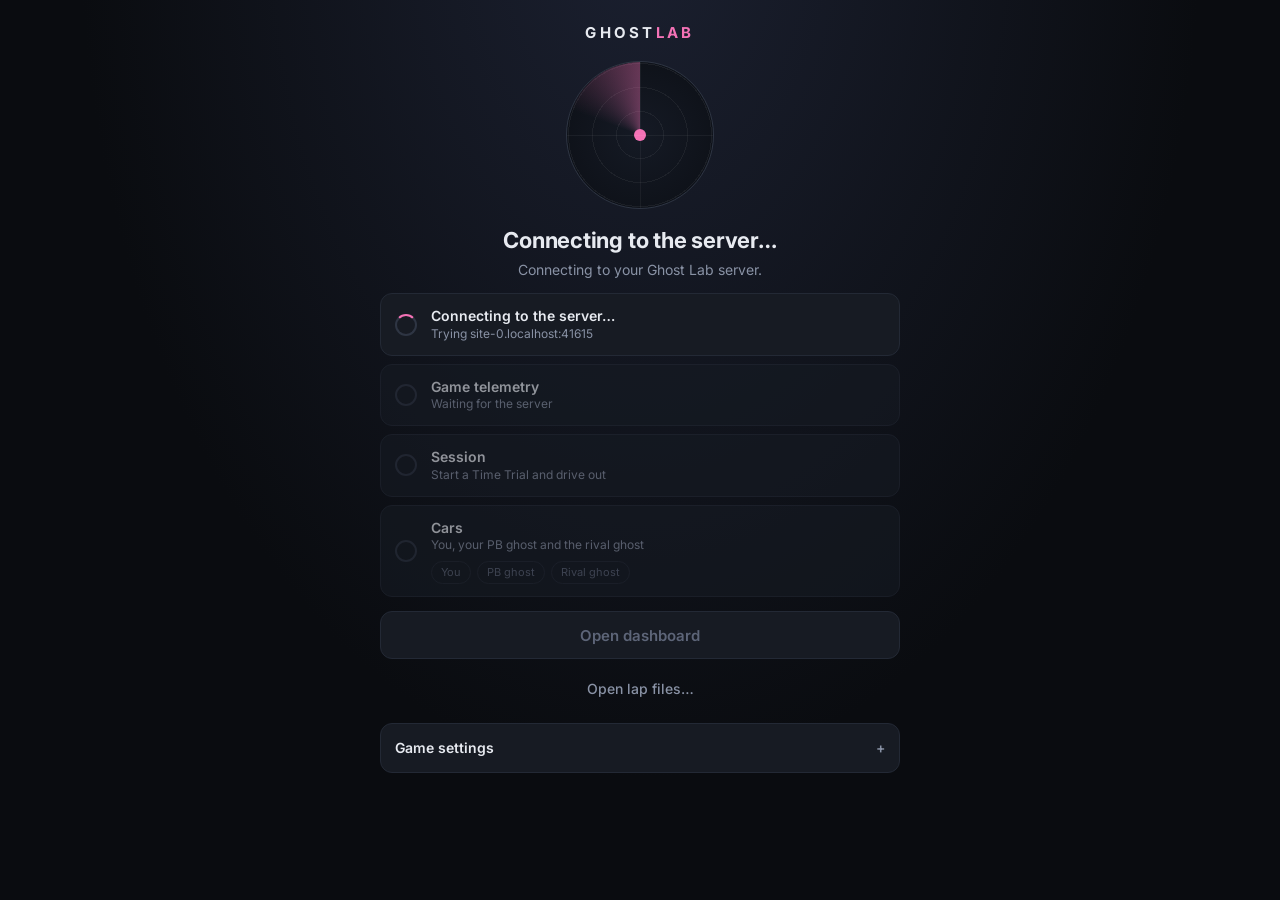
==== web/index.html @ 6fe71628 "Ghost Lab: cloud server edition Co-Authored-By: Claude Opus 5.5 <noreply@anthropic.com> Claude-Sessi" ====
<!doctype html>
<html lang="en">
<head>
<meta charset="utf-8">
<meta name="viewport" content="width=device-width, initial-scale=1, viewport-fit=cover">
<title>Ghost Lab</title>
<meta name="description" content="Live F1 26 / F1 25 time trial telemetry with rival ghosts: 3D track map, sectors and traces on your phone.">
<meta name="theme-color" content="#0a0c10">
<meta name="color-scheme" content="dark">
<meta name="mobile-web-app-capable" content="yes">
<meta name="apple-mobile-web-app-capable" content="yes">
<meta name="apple-mobile-web-app-status-bar-style" content="black-translucent">
<meta name="apple-mobile-web-app-title" content="Ghost Lab">
<link rel="manifest" href="manifest.webmanifest">
<link rel="icon" href="icons/icon.svg" type="image/svg+xml">
<link rel="apple-touch-icon" href="icons/apple-touch-icon.png">
<link rel="preconnect" href="https://fonts.googleapis.com">
<link href="https://fonts.googleapis.com/css2?family=Inter:wght@400;500;600;700&family=JetBrains+Mono:wght@400;600&display=swap" rel="stylesheet">
<link rel="stylesheet" href="css/app.css">
</head>
<body>

<!-- ============ Detection screen ============ -->
<div id="detect" role="dialog" aria-labelledby="dTitle">
  <div class="dwrap">
    <div class="dhead">
      <div class="brand big">GHOST<span>LAB</span></div>
      <div class="radar" id="radar" aria-hidden="true">
        <div class="sweep"></div>
        <i class="blip player"></i><i class="blip pb"></i><i class="blip rival"></i>
        <div class="core"></div>
      </div>
      <h1 id="dTitle">Looking for telemetry…</h1>
      <p id="dSub" class="muted">Connecting to your Ghost Lab server.</p>
    </div>

    <ol class="steps">
      <li id="stBridge" class="step wait"><span class="ic"></span><div><b>Ghost Lab server</b><small></small></div></li>
      <li id="stUdp" class="step idle"><span class="ic"></span><div><b>Game telemetry</b><small></small></div></li>
      <li id="stSession" class="step idle"><span class="ic"></span><div><b>Session</b><small></small></div></li>
      <li id="stCars" class="step idle"><span class="ic"></span><div><b>Cars</b><small></small>
        <div class="carchips"><span class="carchip" data-role="player">You</span><span class="carchip" data-role="pb">PB ghost</span><span class="carchip" data-role="rival">Rival ghost</span></div></div></li>
    </ol>

    <div class="actions">
      <button id="dGo" class="btn primary" disabled>Open dashboard</button>
      <button id="dOpen" class="btn ghost">Open lap files…</button>
    </div>

    <div id="dKey" class="dcard" hidden>
      <b>Enter the access code</b>
      <p class="muted small" id="dKeyMsg">This Ghost Lab server is protected. The code was shown when the server was set up, and it's in the link it printed.</p>
      <form id="keyForm" class="row">
        <input id="keyInput" type="text" autocomplete="off" autocapitalize="off" spellcheck="false" placeholder="Access code" aria-label="Access code">
        <button class="btn primary small" type="submit">Unlock</button>
      </form>
    </div>

    <div id="dRemote" class="dcard" hidden>
      <b>Connect to your Ghost Lab server</b>
      <p>Live data comes from your Ghost Lab server. Open the personal link you were sent, or enter the server and your access code.</p>
      <form id="remoteForm" class="stack">
        <input id="remoteAddr" type="text" inputmode="url" autocomplete="off" autocapitalize="off" spellcheck="false" placeholder="you.duckdns.org" aria-label="Server address">
        <input id="remoteKey" type="text" autocomplete="off" autocapitalize="off" spellcheck="false" placeholder="Access code" aria-label="Access code">
        <button class="btn primary small" type="submit">Connect</button>
      </form>
      <p class="links"><a id="repoLink" href="#" target="_blank" rel="noopener" hidden>Setup guide</a><a href="setup.html">Server setup helper</a></p>
    </div>

    <div id="dQR" class="dcard qr" hidden>
      <div id="qrBox"></div>
      <div><b>Open on your phone</b><p class="muted">Scan with your phone's camera.</p><code id="qrUrl"></code></div>
    </div>

    <details id="dHelp" class="dcard">
      <summary>Game settings</summary>
      <p class="muted small">In the game: Settings → Telemetry Settings → UDP Telemetry Settings.</p>
      <div id="helpBody"></div>
      <div id="trouble" hidden>
        <b class="small">Still nothing?</b>
        <ul class="small muted">
          <li>The console's <b>UDP IP</b> must be the server's public IP, with <b>your own port</b> and Broadcast <b>Off</b>.</li>
          <li>Check the server's firewall allows UDP 20777-20799 (Oracle: the subnet's Security List).</li>
          <li>Telemetry only flows while you're on track, not in menus.</li>
        </ul>
      </div>
    </details>
  </div>
</div>

<!-- ============ Dashboard ============ -->
<div id="app">
  <header>
    <div class="brand">GHOST<span>LAB</span></div>
    <div id="trackName"></div>
    <select id="driverSel" class="drvsel" aria-label="Driver to view" hidden></select>
    <button id="pill" class="pill" title="Telemetry status">Connecting…</button>
  </header>

  <main id="panes">
    <section id="pane-map" class="pane" aria-label="3D map">
      <div id="view">
        <div class="maptools">
          <div class="chips" id="camChips">
            <button class="chip" data-cam="orbit">Orbit</button>
            <button class="chip" data-cam="chase">Chase</button>
            <button class="chip" data-cam="onboard">Onboard</button>
            <button class="chip" data-cam="heli">Heli</button>
            <button class="chip" data-cam="tv">TV</button>
            <button class="chip" data-cam="top">Top</button>
            <button class="chip" data-cam="overview">Track</button>
            <button class="chip" data-cam="free">Free</button>
          </div>
          <div class="chips">
            <div class="seg" id="followChips">
              <button data-follow="player"><i style="background:var(--player)"></i>You</button>
              <button data-follow="pb"><i style="background:var(--pb)"></i>PB</button>
              <button data-follow="rival"><i style="background:var(--rival)"></i>Rival</button>
            </div>
            <select id="colorMode" class="chip" aria-label="Track colour">
              <option value="sector">Sectors</option>
              <option value="speed">Speed</option>
              <option value="delta">Gain / loss</option>
              <option value="plain">Plain</option>
            </select>
            <button class="chip tog on" id="tLines">Lines</button>
            <button class="chip tog on" id="tLabels">Labels</button>
            <button class="chip tog" id="tMirror" title="Flip the map if a track looks mirrored">Mirror</button>
          </div>
        </div>
        <div id="waiting" class="overlay-msg"><div></div></div>
        <div id="hud"></div>
        <div id="camHint">1–8 cameras · Tab switches car · drag to orbit</div>
      </div>
    </section>

    <section id="pane-data" class="pane scrolly" aria-label="Live data">
      <div class="card"><h3>Live</h3><div id="cards"><div class="empty">No cars yet.</div></div></div>
      <div class="card"><h3>Sectors</h3><table id="sectors"></table></div>
    </section>

    <section id="pane-traces" class="pane" aria-label="Traces">
      <div id="grip" title="Drag to resize"></div>
      <div class="tbar chips">
        <span id="chips" class="contents"></span>
        <span class="sep"></span>
        <button class="chip tog on" id="liveBtn" title="Draw your lap in progress">Live lap</button>
        <button class="chip icon" id="zoomOut" aria-label="Zoom out">−</button>
        <button class="chip icon" id="zoomIn" aria-label="Zoom in">+</button>
        <button class="chip" id="zoomReset">Reset</button>
      </div>
      <div class="tbar2"><div id="legend"></div></div>
      <div id="charts"></div>
    </section>

    <section id="pane-laps" class="pane scrolly" aria-label="Laps">
      <div class="card">
        <h3>Laps <span class="spacer"></span>
          <button id="autoBtn" class="chip tog on" title="Show the newest lap of each car automatically">Auto</button>
          <button id="importBtn" class="chip">Import</button>
          <button id="exportBtn" class="chip">Export</button>
        </h3>
        <p class="hint"><span class="tag ref">REF</span> reference for delta &nbsp; <span class="tag cmp">CMP</span> lap compared with it</p>
        <div id="lapList"></div>
      </div>
    </section>
  </main>

  <nav id="tabs" aria-label="Views">
    <button data-tab="map"><svg viewBox="0 0 24 24" fill="none" stroke="currentColor" stroke-width="1.8" stroke-linecap="round" stroke-linejoin="round"><path d="M5 17c-2-3 0-8 4-9s4 3 7 2 4-4 5-1-2 7-6 9-8 2-10-1z"/><circle cx="9" cy="12" r="1.4" fill="currentColor"/></svg>Map</button>
    <button data-tab="data"><svg viewBox="0 0 24 24" fill="none" stroke="currentColor" stroke-width="1.8" stroke-linecap="round"><path d="M4 16a8 8 0 1 1 16 0"/><path d="M12 16l4-5"/><path d="M4 20h16"/></svg>Live</button>
    <button data-tab="traces"><svg viewBox="0 0 24 24" fill="none" stroke="currentColor" stroke-width="1.8" stroke-linecap="round" stroke-linejoin="round"><path d="M3 17l4-7 3 4 4-9 3 8 4-3"/><path d="M3 21h18"/></svg>Traces</button>
    <button data-tab="laps"><svg viewBox="0 0 24 24" fill="none" stroke="currentColor" stroke-width="1.8" stroke-linecap="round"><path d="M5 21V4"/><path d="M5 4h12l-2 4 2 4H5"/></svg>Laps</button>
  </nav>
</div>

<input type="file" id="fileIn" multiple hidden>
<div id="sheet" class="sheet" hidden>
  <div class="sheet-backdrop" data-close></div>
  <div class="sheet-panel" role="dialog" aria-modal="true" aria-labelledby="sheetTitle">
    <div class="sheet-head"><b id="sheetTitle"></b><button class="chip icon" data-close aria-label="Close">×</button></div>
    <div id="sheetBody"></div>
  </div>
</div>
<div id="toast" class="toast" role="status" aria-live="polite"></div>
<div id="dropzone"><div>Drop lap files to import</div></div>

<script src="vendor/three.min.js"></script>
<script src="vendor/OrbitControls.js"></script>
<script src="vendor/qrcode.js"></script>
<script src="js/app.js"></script>
</body>
</html>
---- web/css/app.css ----
:root{
  --bg:#0a0c10; --panel:#11141a; --panel2:#171b23; --line:#232935; --line2:#2e3543;
  --text:#e7eaf0; --muted:#8992a5; --dim:#5d6578;
  --player:#38bdf8; --pb:#4ade80; --rival:#f472b6;
  --purple:#c084fc; --green:#4ade80; --yellow:#facc15; --red:#f87171;
  --mono:'JetBrains Mono',ui-monospace,SFMono-Regular,Menlo,monospace;
  --sans:Inter,system-ui,-apple-system,'Segoe UI',sans-serif;
  --sl:env(safe-area-inset-left); --sr:env(safe-area-inset-right);
}
*{box-sizing:border-box}
html,body{margin:0;height:100%;background:var(--bg);color:var(--text);font:14px/1.4 var(--sans);overscroll-behavior:none;-webkit-text-size-adjust:100%}
body{-webkit-tap-highlight-color:transparent}
button,select,input{font:inherit;color:inherit}
button{cursor:pointer}
[hidden]{display:none !important}
code{font-family:var(--mono);font-size:.92em;color:var(--player)}
.muted{color:var(--muted)} .small{font-size:12px}
.brand{font-weight:700;letter-spacing:.16em;font-size:14px;white-space:nowrap}
.brand span{color:var(--rival)}
.brand.big{font-size:15px;letter-spacing:.22em}

/* ---------- shell (phone first) ---------- */
#app{position:fixed;inset:0;display:grid;grid-template-columns:minmax(0,1fr);grid-template-rows:auto minmax(0,1fr) auto;grid-template-areas:"top" "panes" "tabs"}
header{grid-area:top;display:flex;align-items:center;gap:10px;min-width:0;padding:calc(env(safe-area-inset-top) + 8px) calc(var(--sr) + 12px) 8px calc(var(--sl) + 12px);border-bottom:1px solid var(--line);background:var(--panel)}
#trackName{flex:1;min-width:0;color:var(--muted);font-size:12px;white-space:nowrap;overflow:hidden;text-overflow:ellipsis}
.pill{flex:none;display:inline-flex;align-items:center;gap:6px;height:28px;padding:0 11px;border-radius:999px;background:var(--panel2);border:1px solid var(--line);color:var(--muted);font-size:12px}
.pill::before{content:"";width:7px;height:7px;border-radius:50%;background:var(--dim)}
.pill.ok{color:var(--green);border-color:#1d4d33}.pill.ok::before{background:var(--green)}
.pill.warn{color:var(--yellow);border-color:#5a4a12}.pill.warn::before{background:var(--yellow)}
.pill.bad{color:var(--red);border-color:#5b2323}.pill.bad::before{background:var(--red)}

#panes{grid-area:panes;position:relative;min-height:0;min-width:0}
.pane{position:absolute;inset:0;display:none;flex-direction:column;min-height:0;min-width:0}
.pane.active{display:flex}
.pane.scrolly{overflow-y:auto;-webkit-overflow-scrolling:touch;gap:12px;padding:12px calc(var(--sr) + 12px) 20px calc(var(--sl) + 12px)}

#tabs{grid-area:tabs;display:grid;grid-template-columns:repeat(4,1fr);background:var(--panel);border-top:1px solid var(--line);padding:0 var(--sr) env(safe-area-inset-bottom) var(--sl)}
#tabs button{background:none;border:0;color:var(--dim);display:flex;flex-direction:column;align-items:center;justify-content:center;gap:3px;min-height:56px;font-size:11px;font-weight:500}
#tabs svg{width:22px;height:22px}
#tabs button.active{color:var(--text)}
#tabs button.active svg{color:var(--rival)}

/* ---------- chips & buttons ---------- */
.chips{display:flex;gap:6px;align-items:center;overflow-x:auto;scrollbar-width:none;-webkit-overflow-scrolling:touch}
.chips::-webkit-scrollbar{display:none}
.chip{flex:none;height:32px;padding:0 12px;border-radius:999px;border:1px solid var(--line);background:rgba(23,27,35,.92);color:var(--muted);font-size:12px;white-space:nowrap}
.chip:hover{border-color:var(--line2)}
.chip.on{color:var(--text);border-color:var(--line2);background:#232a38}
.chip.icon{width:32px;padding:0;font-size:16px;line-height:1}
select.chip{appearance:none;-webkit-appearance:none;padding-right:28px;background:rgba(23,27,35,.92) url("data:image/svg+xml,%3Csvg xmlns='http://www.w3.org/2000/svg' width='10' height='6'%3E%3Cpath d='M1 1l4 4 4-4' stroke='%238992a5' fill='none' stroke-width='1.5'/%3E%3C/svg%3E") no-repeat right 11px center;color:var(--text)}
.seg{flex:none;display:flex;border:1px solid var(--line);border-radius:999px;overflow:hidden;background:rgba(23,27,35,.92)}
.seg button{height:30px;padding:0 11px;border:0;background:none;color:var(--muted);font-size:12px;display:flex;align-items:center;gap:6px}
.seg button i{width:7px;height:7px;border-radius:50%;opacity:.5}
.seg button.on{background:#232a38;color:var(--text)} .seg button.on i{opacity:1}
.seg button:disabled{opacity:.35}
.btn{height:48px;border-radius:12px;border:1px solid var(--line2);background:var(--panel2);font-weight:600;font-size:15px;padding:0 16px}
.btn.primary{background:var(--rival);border-color:var(--rival);color:#1a0712}
.btn.primary:disabled{background:var(--panel2);border-color:var(--line);color:var(--dim);cursor:default}
.btn.small{height:44px;font-size:14px}

/* ---------- map ---------- */
#view{position:relative;flex:1;min-height:0;overflow:hidden;background:radial-gradient(ellipse at 50% 30%,#141925,#090b0f 70%)}
#view canvas{display:block;outline:none;touch-action:none}
.maptools{position:absolute;left:0;right:0;top:0;z-index:3;display:flex;flex-direction:column;gap:6px;padding:8px 0 18px;background:linear-gradient(rgba(10,12,16,.8),rgba(10,12,16,0));pointer-events:none}
.maptools .chips{pointer-events:auto;padding:0 calc(var(--sr) + 12px) 0 calc(var(--sl) + 12px)}
#hud{position:absolute;left:calc(var(--sl) + 10px);bottom:10px;width:min(320px,calc(100% - 20px));z-index:2;pointer-events:none}
#camHint{display:none;position:absolute;right:12px;bottom:12px;font-size:11px;color:var(--dim);background:rgba(10,12,16,.7);padding:4px 8px;border-radius:6px}
.overlay-msg{position:absolute;inset:0;display:flex;align-items:center;justify-content:center;pointer-events:none;padding:90px 16px 120px;z-index:1}
.overlay-msg>div{background:rgba(17,20,26,.9);border:1px solid var(--line);border-radius:12px;padding:14px 18px;max-width:380px;text-align:center;color:var(--muted);font-size:13px}
.overlay-msg b{display:block;color:var(--text);margin-bottom:4px;font-size:14px}

/* ---------- cards ---------- */
.card{background:var(--panel2);border:1px solid var(--line);border-radius:12px;padding:12px}
.card h3{margin:0 0 10px;font-size:11px;letter-spacing:.12em;text-transform:uppercase;color:var(--muted);font-weight:600;display:flex;align-items:center;gap:6px}
.card h3 .spacer{flex:1}
.card h3 .chip{height:28px;text-transform:none;letter-spacing:0}
.empty{color:var(--dim);font-size:13px;padding:4px 2px}
.hint{margin:0 0 8px;font-size:11px;color:var(--muted)}
.tag{display:inline-block;font-family:var(--mono);font-size:10px;font-weight:600;padding:1px 5px;border-radius:4px;color:#0a0c10}
.tag.ref{background:var(--yellow)} .tag.cmp{background:var(--player)}

.car{--c:var(--player);border:1px solid var(--line);border-left:3px solid var(--c);border-radius:10px;padding:9px 11px;background:var(--panel);margin-bottom:8px}
.car:last-child{margin-bottom:0}
.car .top{display:flex;align-items:center;gap:8px;font-size:12px}
.car .top b{color:var(--c)}
.car .top .nm{color:var(--muted);overflow:hidden;text-overflow:ellipsis;white-space:nowrap;flex:1;min-width:0}
.car .top .dl{font-family:var(--mono);font-weight:600;font-size:14px}
.car .mid{display:grid;grid-template-columns:auto 36px 1fr;gap:10px;align-items:center;margin-top:6px}
.car .spd{font-family:var(--mono);font-size:26px;font-weight:600;line-height:1;min-width:3.4ch}
.car .spd small{font-size:10px;color:var(--muted);margin-left:2px;font-weight:400}
.car .gr{font-family:var(--mono);font-size:22px;font-weight:600;text-align:center;border:1px solid var(--line2);border-radius:7px;line-height:32px}
.bars{display:flex;flex-direction:column;gap:5px}
.bar{height:7px;background:#0b0e13;border-radius:4px;overflow:hidden}
.bar i{display:block;height:100%;border-radius:4px}
.bar.t i{background:var(--green)} .bar.b i{background:var(--red)}
.steer{height:7px;background:#0b0e13;border-radius:4px;position:relative}
.steer i{position:absolute;top:-1px;width:4px;height:9px;margin-left:-2px;background:var(--text);border-radius:2px}
.steer::before{content:"";position:absolute;left:50%;top:0;bottom:0;width:1px;background:var(--line2)}
.car .foot{margin-top:7px;font-size:11px;color:var(--muted);font-family:var(--mono);display:flex;gap:10px;flex-wrap:wrap}
.drs{color:var(--green)}
#hud .car{background:rgba(17,20,26,.9);-webkit-backdrop-filter:blur(6px);backdrop-filter:blur(6px);margin:0}
#hud .car .spd{font-size:32px}
#hud .car .gr{font-size:26px;line-height:38px}
.neg{color:var(--green)} .pos{color:var(--red)}

table{width:100%;border-collapse:collapse;font-size:12px}
th{font-weight:500;color:var(--dim);text-align:right;padding:3px 4px;font-size:11px}
th:first-child,td:first-child{text-align:left}
td{padding:6px 4px;text-align:right;font-family:var(--mono);border-top:1px solid var(--line);white-space:nowrap}
td:first-child{font-family:var(--sans);color:var(--muted)}
td.purple{color:var(--purple)} td.green{color:var(--green)} td.yellow{color:var(--yellow)}
.sw{display:inline-block;width:8px;height:8px;border-radius:2px;margin-right:6px;vertical-align:middle;flex:none}

#lapList{display:flex;flex-direction:column;gap:4px}
.lap{display:grid;grid-template-columns:28px minmax(0,1fr) auto;gap:6px;align-items:center;padding:6px;border-radius:8px;border:1px solid transparent}
.lap.sel{border-color:var(--line2);background:var(--panel)}
.lap label{display:grid;place-items:center;height:36px;cursor:pointer}
.lap input{margin:0;width:18px;height:18px;accent-color:var(--rival)}
.lap .l1{display:flex;gap:6px;align-items:center;min-width:0;overflow:hidden;white-space:nowrap}
.lap .role{font-weight:600;white-space:nowrap}
.lap .time{font-family:var(--mono)}
.lap .inv{color:var(--red);font-size:10px}
.lap .l2{font-family:var(--mono);font-size:10px;color:var(--dim);white-space:nowrap;overflow:hidden;text-overflow:ellipsis}
.lap .btns{display:flex;gap:4px}
.lap .btns button{height:32px;min-width:42px;padding:0 6px;border-radius:7px;border:1px solid var(--line);background:var(--panel2);font-size:10px;font-family:var(--mono);font-weight:600;color:var(--muted)}
.lap .btns button.ref.on{color:#0a0c10;background:var(--yellow);border-color:var(--yellow)}
.lap .btns button.cmp.on{color:#0a0c10;background:var(--player);border-color:var(--player)}

/* ---------- traces ---------- */
#pane-traces{background:var(--panel)}
#grip{display:none}
.tbar{padding:8px calc(var(--sr) + 12px) 6px calc(var(--sl) + 12px)}
.tbar2{display:flex;align-items:center;gap:8px;flex-wrap:wrap;padding:0 calc(var(--sr) + 12px) 6px calc(var(--sl) + 12px);border-bottom:1px solid var(--line)}
#legend{display:flex;gap:4px 12px;font-size:11px;color:var(--muted);flex-wrap:wrap;flex:1;min-width:0;min-height:16px}
.contents{display:contents}
.tbar .sep{flex:none;width:1px;height:20px;background:var(--line2);margin:0 2px}
#charts{flex:1;overflow-y:auto;-webkit-overflow-scrolling:touch;padding:4px 0 10px;cursor:crosshair;user-select:none;-webkit-user-select:none;touch-action:pan-y}
.chart{position:relative}
.chart .ch{position:absolute;left:46px;top:2px;right:8px;font-size:10px;color:var(--dim);display:flex;gap:8px;pointer-events:none;font-family:var(--mono);white-space:nowrap;overflow:hidden}
.chart .ch b{font-family:var(--sans);color:var(--muted);font-weight:600;text-transform:uppercase;letter-spacing:.08em}
.chart .rd{display:flex;gap:8px}
.chart canvas{display:block;width:100%}

/* ---------- detection screen ---------- */
#detect{position:fixed;inset:0;z-index:50;overflow-y:auto;-webkit-overflow-scrolling:touch;background:radial-gradient(ellipse at 50% -10%,#1b2030,var(--bg) 62%);padding:calc(env(safe-area-inset-top) + 22px) calc(var(--sr) + 16px) calc(env(safe-area-inset-bottom) + 28px) calc(var(--sl) + 16px);transition:opacity .35s ease}
#detect.leaving{opacity:0;pointer-events:none}
.dwrap{max-width:480px;margin:0 auto;display:flex;flex-direction:column;gap:14px}
.dhead{text-align:center}
.dhead h1{font-size:22px;margin:0 0 4px;font-weight:700;letter-spacing:-.01em}
.dhead p{margin:0;font-size:14px}
.radar{position:relative;width:148px;height:148px;margin:18px auto 16px;border-radius:50%;border:1px solid var(--line2);overflow:hidden;
  background:repeating-radial-gradient(circle,transparent 0 23px,rgba(255,255,255,.055) 23px 24px),radial-gradient(circle,#151a25,#0c0f15)}
.radar::before,.radar::after{content:"";position:absolute;background:rgba(255,255,255,.05)}
.radar::before{left:50%;top:0;bottom:0;width:1px}.radar::after{top:50%;left:0;right:0;height:1px}
.radar .sweep{position:absolute;inset:0;border-radius:50%;background:conic-gradient(from 0deg,rgba(244,114,182,0) 0deg,rgba(244,114,182,0) 290deg,rgba(244,114,182,.38) 360deg);animation:spin 2.6s linear infinite}
.radar .core{position:absolute;left:50%;top:50%;width:12px;height:12px;margin:-6px;border-radius:50%;background:var(--rival);animation:ping 1.8s ease-out infinite}
.radar .blip{position:absolute;width:10px;height:10px;margin:-5px;border-radius:50%;opacity:0;transform:scale(.3);transition:opacity .4s,transform .4s}
.radar .blip.player{left:30%;top:34%;background:var(--player);box-shadow:0 0 12px var(--player)}
.radar .blip.pb{left:72%;top:42%;background:var(--pb);box-shadow:0 0 12px var(--pb)}
.radar .blip.rival{left:58%;top:74%;background:var(--rival);box-shadow:0 0 12px var(--rival)}
.radar .blip.on{opacity:1;transform:none}
.radar.found{border-color:#1d4d33}
.radar.found .sweep{background:conic-gradient(from 0deg,rgba(74,222,128,0) 0deg,rgba(74,222,128,0) 290deg,rgba(74,222,128,.3) 360deg)}
.radar.found .core{background:var(--green);animation-name:pingG}
@keyframes spin{to{transform:rotate(360deg)}}
@keyframes ping{0%{box-shadow:0 0 0 0 rgba(244,114,182,.55)}100%{box-shadow:0 0 0 22px rgba(244,114,182,0)}}
@keyframes pingG{0%{box-shadow:0 0 0 0 rgba(74,222,128,.55)}100%{box-shadow:0 0 0 22px rgba(74,222,128,0)}}

.steps{list-style:none;margin:0;padding:0;display:flex;flex-direction:column;gap:8px}
.step{display:grid;grid-template-columns:24px minmax(0,1fr);gap:12px;align-items:center;background:var(--panel2);border:1px solid var(--line);border-radius:12px;padding:12px 14px;transition:border-color .3s}
.step b{display:block;font-size:14px;font-weight:600}
.step small{display:block;color:var(--muted);font-size:12px;overflow-wrap:anywhere}
.step small:empty{display:none}
.step .ic{width:22px;height:22px;border-radius:50%;border:2px solid var(--line2);display:grid;place-items:center;font-weight:700;font-size:13px;line-height:1}
.step.idle{opacity:.6}
.step.wait .ic{border-top-color:var(--rival);animation:spin .9s linear infinite}
.step.ok{border-color:#1d3d2c}
.step.ok .ic{background:var(--green);border-color:var(--green)}
.step.ok .ic::after{content:"";width:9px;height:5px;border-left:2px solid #0a0c10;border-bottom:2px solid #0a0c10;transform:translateY(-1px) rotate(-45deg)}
.step.warn{border-color:#4d4016}.step.warn .ic{border-color:var(--yellow);color:var(--yellow)}.step.warn .ic::after{content:"!"}
.step.bad .ic{border-color:var(--red);color:var(--red)}.step.bad .ic::after{content:"×";font-size:15px}
.carchips{display:flex;gap:6px;flex-wrap:wrap;margin-top:7px}
.carchip{font-size:11px;padding:3px 9px;border-radius:999px;border:1px solid var(--line);color:var(--dim)}
.carchip.on[data-role=player]{color:var(--player);border-color:currentColor}
.carchip.on[data-role=pb]{color:var(--pb);border-color:currentColor}
.carchip.on[data-role=rival]{color:var(--rival);border-color:currentColor}

.actions{display:flex;flex-direction:column;gap:8px}
.dcard{background:var(--panel2);border:1px solid var(--line);border-radius:12px;padding:14px}
.dcard p{margin:6px 0}
.dcard .row{display:flex;gap:8px;margin:10px 0 4px}
.dcard input{flex:1;min-width:0;height:44px;border-radius:10px;border:1px solid var(--line2);background:var(--bg);padding:0 12px;font-family:var(--mono);font-size:15px}
.dcard .links{display:flex;gap:14px;margin-top:10px;font-size:13px}
.dcard a{color:var(--player)}
.dcard.qr{display:grid;grid-template-columns:120px 1fr;gap:14px;align-items:center}
#qrBox{background:#fff;border-radius:8px;padding:6px;line-height:0}
#qrBox svg{width:100%;height:auto}
details.dcard summary{cursor:pointer;font-weight:600;list-style:none;display:flex;justify-content:space-between}
details.dcard summary::-webkit-details-marker{display:none}
details.dcard summary::after{content:"+";color:var(--muted)}
details.dcard[open] summary::after{content:"−"}
.settings{margin:8px 0 6px}
.settings td{font-family:var(--mono);font-size:12px}
.settings td:first-child{font-family:var(--sans)}
#trouble ul{padding-left:18px;margin:6px 0 0}
#trouble li{margin:4px 0}

@media (prefers-reduced-motion:reduce){
  .radar .sweep,.radar .core,.step.wait .ic{animation:none}
}

/* ---------- phone landscape: tabs become a side rail ---------- */
@media (max-width:1023px) and (orientation:landscape) and (max-height:520px){
  #app{grid-template-columns:auto minmax(0,1fr);grid-template-rows:auto minmax(0,1fr);grid-template-areas:"tabs top" "tabs panes"}
  header{padding-top:6px;padding-bottom:6px;padding-left:12px}
  #tabs{grid-template-columns:none;grid-auto-rows:1fr;border-top:0;border-right:1px solid var(--line);padding:env(safe-area-inset-top) 0 env(safe-area-inset-bottom) var(--sl);width:calc(68px + var(--sl))}
  #tabs button{min-height:0}
  .maptools .chips{padding-left:12px}
  #hud{left:10px;width:min(280px,calc(100% - 20px))}
  #hud .car .spd{font-size:26px}
}

/* ---------- desktop: everything on one screen ---------- */
@media (min-width:1024px){
  #app{grid-template-rows:auto minmax(0,1fr);grid-template-areas:"top" "panes"}
  #tabs{display:none}
  header{padding:10px 16px}
  #panes{display:grid;grid-template-columns:minmax(0,1fr) 370px;grid-template-rows:minmax(0,1fr) var(--traceH,36vh);grid-template-areas:"map data" "traces laps"}
  .pane,.pane.active{position:relative;inset:auto;display:flex}
  #pane-map{grid-area:map}
  #pane-traces{grid-area:traces;border-top:1px solid var(--line)}
  #pane-data{grid-area:data;border-left:1px solid var(--line);background:var(--panel)}
  #pane-laps{grid-area:laps;border-left:1px solid var(--line);border-top:1px solid var(--line);background:var(--panel)}
  #grip{display:block;position:absolute;top:-4px;left:0;right:0;height:8px;cursor:ns-resize;z-index:4}
  #camHint{display:block}
  .chip{height:30px}
  .dwrap{max-width:520px}
}

/* ---------- sheets (export / import), toast, drop zone ---------- */
.sheet{position:fixed;inset:0;z-index:70;display:flex;align-items:flex-end;justify-content:center}
.sheet-backdrop{position:absolute;inset:0;background:rgba(0,0,0,.55);opacity:0;transition:opacity .2s}
.sheet-panel{position:relative;width:100%;max-width:520px;max-height:88vh;overflow-y:auto;-webkit-overflow-scrolling:touch;background:var(--panel);border:1px solid var(--line2);border-bottom:0;border-radius:18px 18px 0 0;
  padding:10px calc(var(--sr) + 16px) calc(env(safe-area-inset-bottom) + 18px) calc(var(--sl) + 16px);transform:translateY(100%);transition:transform .22s ease;display:flex;flex-direction:column;gap:12px}
.sheet-panel::before{content:"";width:36px;height:4px;border-radius:2px;background:var(--line2);align-self:center}
.sheet.open .sheet-backdrop{opacity:1}
.sheet.open .sheet-panel{transform:none}
.sheet-head{display:flex;align-items:center;justify-content:space-between}
.sheet-head b{font-size:17px}
#sheetBody{display:flex;flex-direction:column;gap:12px}
#sheetBody p{margin:0}
.opts{display:flex;flex-direction:column;gap:8px}
.opt{display:flex;gap:12px;align-items:center;padding:12px 14px;border:1px solid var(--line);border-radius:12px;background:var(--panel2);cursor:pointer}
.opt:has(input:checked){border-color:var(--rival)}
.opt:has(input:disabled){opacity:.45;cursor:default}
.opt input{width:18px;height:18px;margin:0;accent-color:var(--rival);flex:none}
.opt b{display:block;font-size:14px}
.opt small{color:var(--muted);font-size:12px}
.sheet-actions{display:flex;gap:8px}
.sheet-actions .btn{flex:1}
.btn.wide{width:100%}
.btn.ghost{background:none;border-color:transparent;color:var(--muted);height:42px;font-size:14px;font-weight:500}
.saved{display:flex;flex-direction:column;gap:8px;border-top:1px solid var(--line);padding-top:12px}
.saved-head{display:flex;justify-content:space-between;align-items:baseline}
.svlist{max-height:42vh;overflow-y:auto;-webkit-overflow-scrolling:touch;border:1px solid var(--line);border-radius:12px;background:var(--panel2)}
.svlist .empty{padding:12px}
.svgroup{border-bottom:1px solid var(--line)}
.svgroup:last-child{border-bottom:0}
.svgroup summary{padding:11px 12px;font-weight:600;cursor:pointer;display:flex;gap:8px;position:sticky;top:0;background:var(--panel2);z-index:1}
.svrow{display:flex;align-items:center;gap:9px;padding:8px 12px;border-top:1px solid var(--line);font-size:13px;cursor:pointer;min-height:44px}
.svrow input{width:18px;height:18px;margin:0;accent-color:var(--rival);flex:none}
.svrole{width:40px;font-weight:600}
.svtime{font-family:var(--mono);flex:1;white-space:nowrap}
.svdate{color:var(--dim);font-size:11px;font-family:var(--mono);white-space:nowrap}
.svhave{font-size:10px;color:var(--green);border:1px solid #1d4d33;border-radius:999px;padding:1px 6px}
.inv{color:var(--red);font-size:10px;font-style:normal}
.lap .imp{font-family:var(--sans);font-size:9px;font-weight:600;letter-spacing:.06em;text-transform:uppercase;color:var(--yellow);border:1px solid #5a4a12;border-radius:4px;padding:0 4px;margin-right:4px}
.toast{position:fixed;left:50%;bottom:calc(env(safe-area-inset-bottom) + 72px);transform:translate(-50%,16px);z-index:80;width:max-content;max-width:min(92vw,460px);padding:10px 14px;border-radius:12px;
  background:#1e2430;border:1px solid var(--line2);color:var(--text);font-size:13px;opacity:0;pointer-events:none;transition:opacity .2s,transform .2s;box-shadow:0 10px 30px rgba(0,0,0,.45)}
.toast.show{opacity:1;transform:translate(-50%,0)}
.toast.ok{border-color:#1d4d33}
.toast.warn{border-color:#5a4a12}
#dropzone{position:fixed;inset:0;z-index:90;display:none;align-items:center;justify-content:center;background:rgba(10,12,16,.75);pointer-events:none}
#dropzone div{border:2px dashed var(--rival);border-radius:18px;padding:40px 60px;font-size:18px;font-weight:600;background:rgba(23,27,35,.92)}
body.dropping #dropzone{display:flex}
@media (min-width:1024px){
  .sheet{align-items:center}
  .sheet-panel{border-radius:16px;border-bottom:1px solid var(--line2);transform:translateY(12px);opacity:0;transition:transform .2s,opacity .2s;padding-top:16px}
  .sheet.open .sheet-panel{opacity:1}
  .sheet-panel::before{display:none}
  .toast{bottom:24px}
}

.dcard .stack{display:flex;flex-direction:column;gap:8px;margin:10px 0 4px}
#dKey{border-color:#5a4a12}

/* ---------- admin ---------- */
.drvsel{flex:none;max-width:42vw;height:28px;padding:0 24px 0 10px;border-radius:999px;border:1px solid #4b3566;color:var(--purple);
  background:var(--panel2) url("data:image/svg+xml,%3Csvg xmlns='http://www.w3.org/2000/svg' width='10' height='6'%3E%3Cpath d='M1 1l4 4 4-4' stroke='%23c084fc' fill='none' stroke-width='1.5'/%3E%3C/svg%3E") no-repeat right 9px center;
  appearance:none;-webkit-appearance:none;font-size:12px;text-overflow:ellipsis}
.drows{display:flex;flex-direction:column;gap:8px}
.drow{border:1px solid var(--line);border-radius:12px;padding:10px 12px;background:var(--panel2);display:flex;flex-direction:column;gap:6px}
.drow .dtop{display:flex;align-items:center;gap:8px;flex-wrap:wrap}
.drow .dtop b{font-size:15px}
.drow .dcode code{font-size:14px;color:var(--text)}
.drow .dbtns{display:flex;gap:6px;flex-wrap:wrap}
.dot{width:9px;height:9px;border-radius:50%;background:var(--dim);flex:none}
.dot.on{background:var(--green);box-shadow:0 0 8px var(--green)}
.chip.danger{border-color:var(--red);color:var(--red)}
#addDriver{display:flex;gap:8px}
#addDriver input{flex:1;min-width:0;height:44px;border-radius:10px;border:1px solid var(--line2);background:var(--bg);padding:0 12px;font-size:15px}
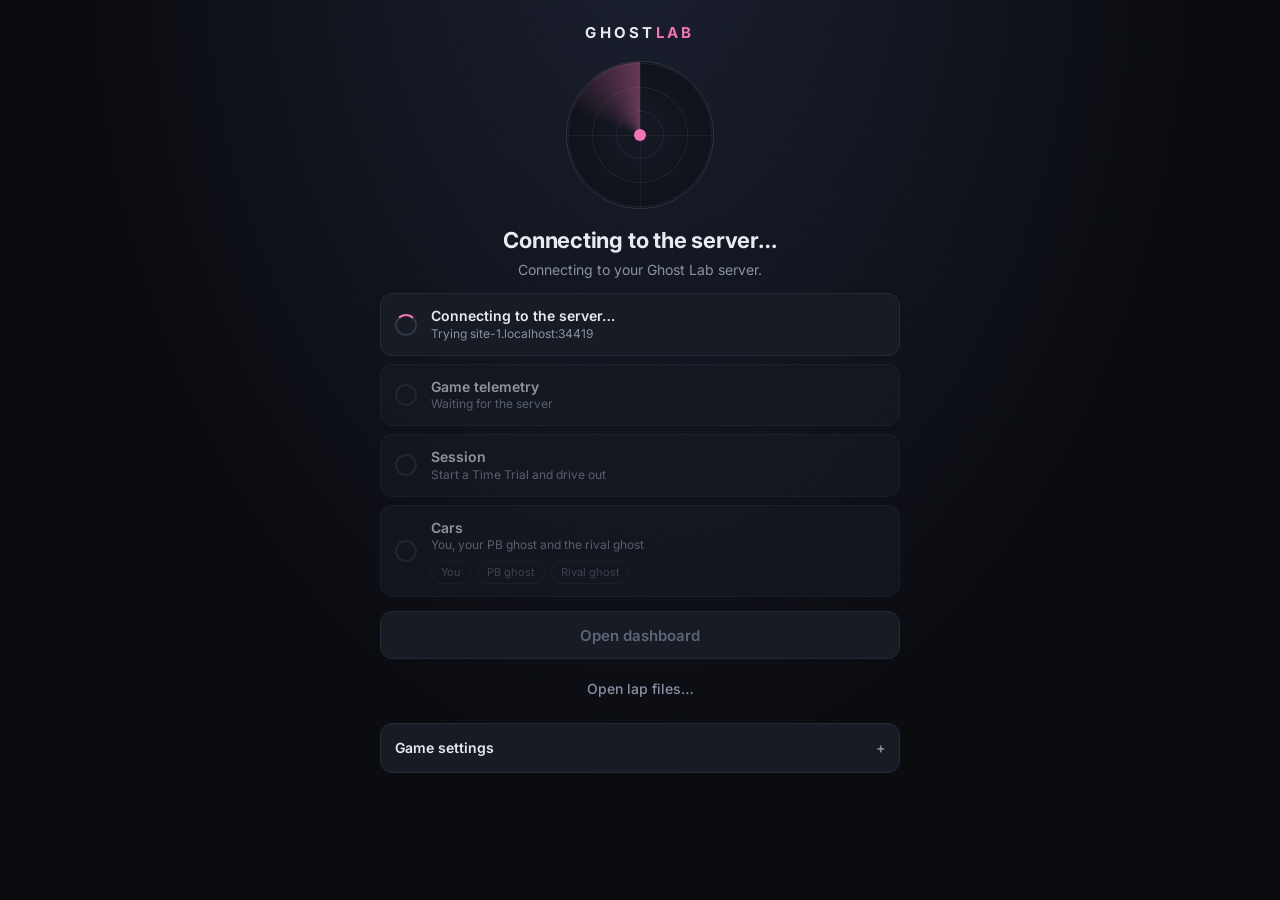
==== commit f99a7f9a: "fixes" ====
--- a/web/index.html
+++ b/web/index.html
@@ -45,6 +45,7 @@
     <div class="actions">
       <button id="dGo" class="btn primary" disabled>Open dashboard</button>
       <button id="dOpen" class="btn ghost">Open lap files…</button>
+      <button id="dForget" class="btn ghost" hidden>Disconnect</button>
     </div>
 
     <div id="dKey" class="dcard" hidden>
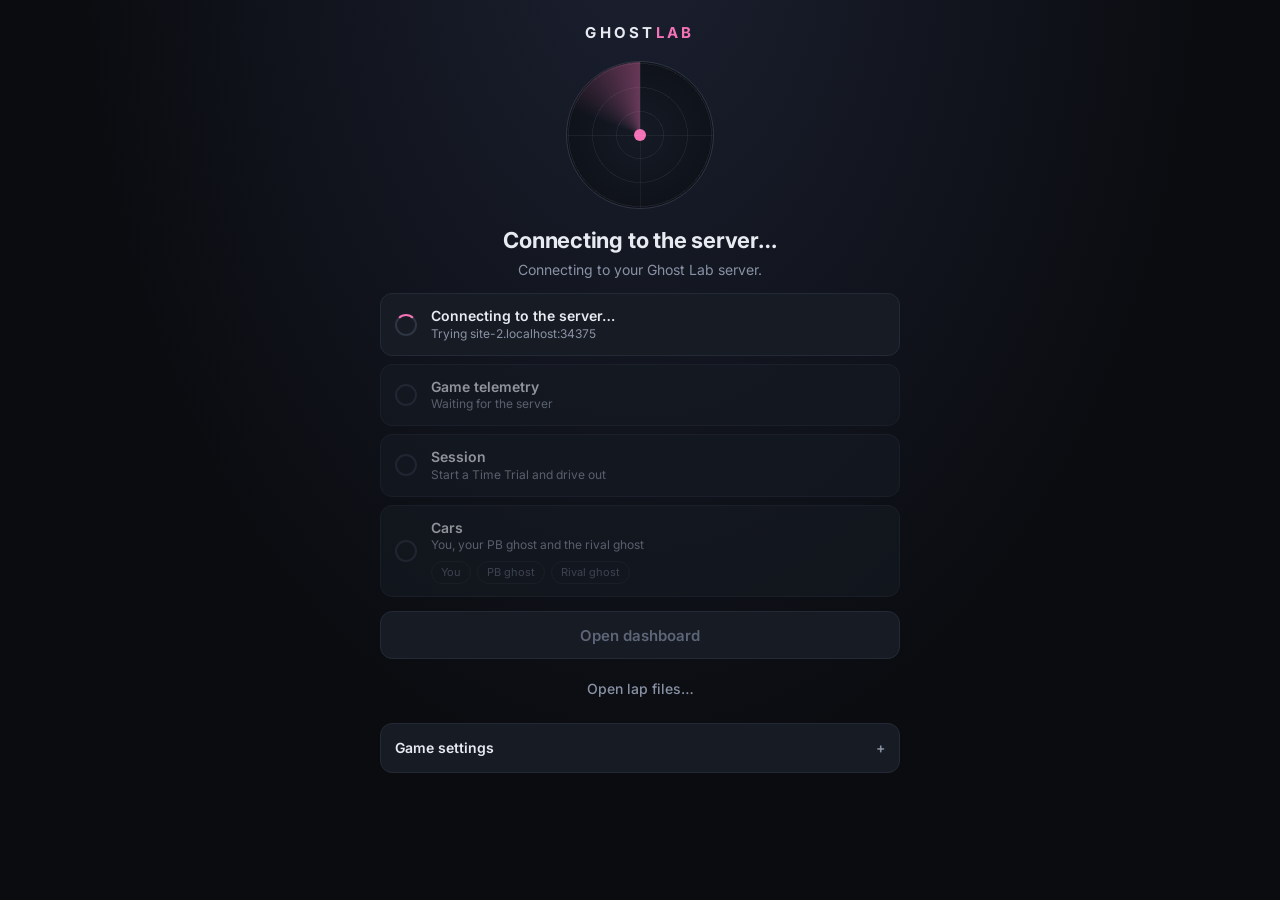
==== commit 78f5cd12: "more fixes" ====
--- a/web/index.html
+++ b/web/index.html
@@ -35,7 +35,7 @@
     </div>
 
     <ol class="steps">
-      <li id="stBridge" class="step wait"><span class="ic"></span><div><b>Ghost Lab server</b><small></small></div></li>
+      <li id="stBridge" class="step wait"><span class="ic"></span><div><b>Ghost Lab server</b><small></small></div><button id="dForget" class="chip" type="button" hidden>Disconnect</button></li>
       <li id="stUdp" class="step idle"><span class="ic"></span><div><b>Game telemetry</b><small></small></div></li>
       <li id="stSession" class="step idle"><span class="ic"></span><div><b>Session</b><small></small></div></li>
       <li id="stCars" class="step idle"><span class="ic"></span><div><b>Cars</b><small></small>
@@ -45,7 +45,6 @@
     <div class="actions">
       <button id="dGo" class="btn primary" disabled>Open dashboard</button>
       <button id="dOpen" class="btn ghost">Open lap files…</button>
-      <button id="dForget" class="btn ghost" hidden>Disconnect</button>
     </div>
 
     <div id="dKey" class="dcard" hidden>
--- a/web/css/app.css
+++ b/web/css/app.css
@@ -171,6 +171,9 @@
 .step b{display:block;font-size:14px;font-weight:600}
 .step small{display:block;color:var(--muted);font-size:12px;overflow-wrap:anywhere}
 .step small:empty{display:none}
+#stBridge{grid-template-columns:24px minmax(0,1fr) auto}
+#dForget{height:30px}
+#dForget.armed{color:var(--text,#fff);border-color:var(--rival)}
 .step .ic{width:22px;height:22px;border-radius:50%;border:2px solid var(--line2);display:grid;place-items:center;font-weight:700;font-size:13px;line-height:1}
 .step.idle{opacity:.6}
 .step.wait .ic{border-top-color:var(--rival);animation:spin .9s linear infinite}
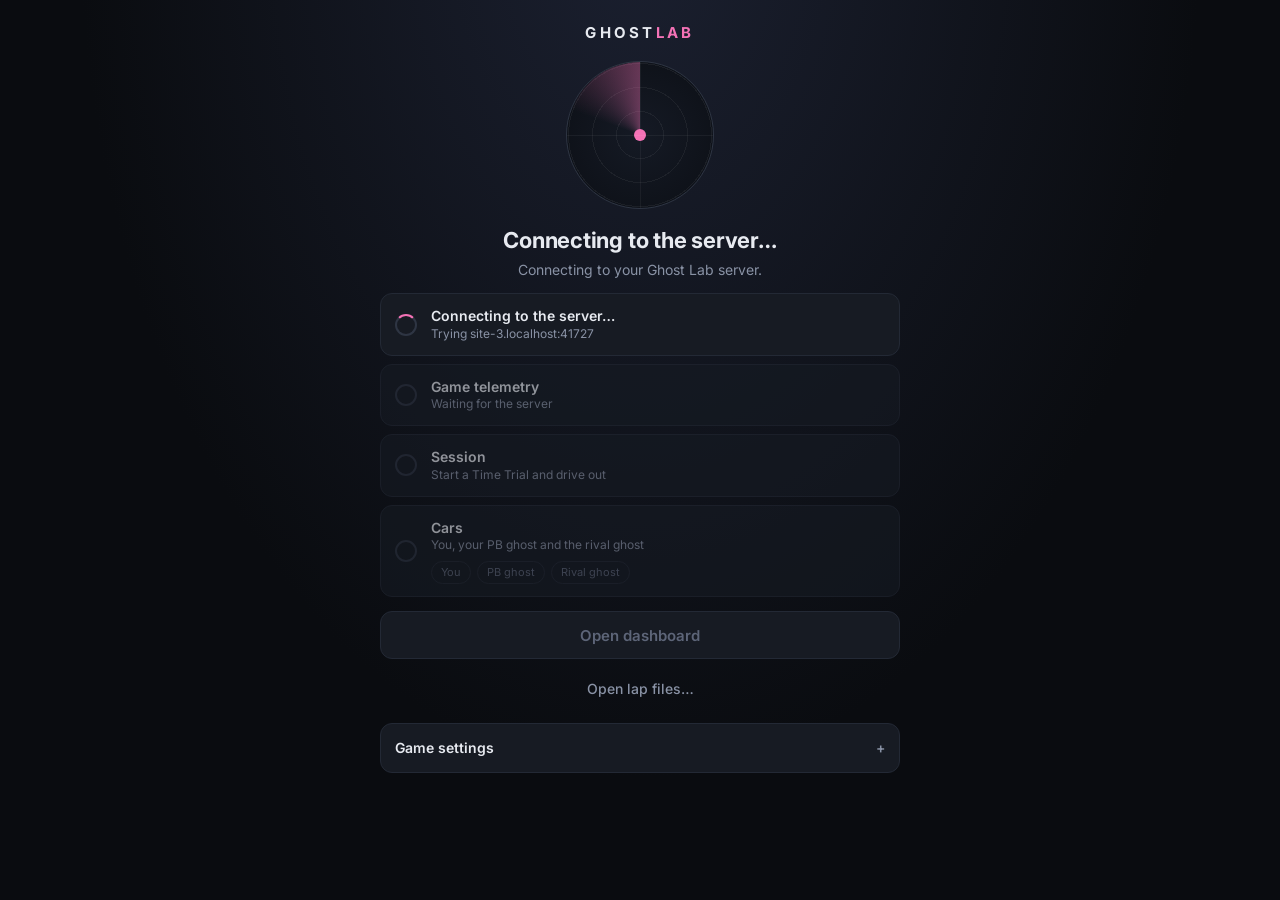
==== commit 6fe03d4f: "fix add" ====
--- a/web/index.html
+++ b/web/index.html
@@ -42,6 +42,11 @@
         <div class="carchips"><span class="carchip" data-role="player">You</span><span class="carchip" data-role="pb">PB ghost</span><span class="carchip" data-role="rival">Rival ghost</span></div></div></li>
     </ol>
 
+    <div id="dTracks" class="dcard libcard" hidden>
+      <div class="libhead"><b id="dTracksTitle">Your tracks</b><span class="muted small" id="dTracksSub"></span></div>
+      <div id="trackList" class="libbox"></div>
+    </div>
+
     <div class="actions">
       <button id="dGo" class="btn primary" disabled>Open dashboard</button>
       <button id="dOpen" class="btn ghost">Open lap files…</button>
@@ -94,6 +99,7 @@
     <div class="brand">GHOST<span>LAB</span></div>
     <div id="trackName"></div>
     <select id="driverSel" class="drvsel" aria-label="Driver to view" hidden></select>
+    <button id="rpBtn" class="rpbtn" type="button" hidden>Replay</button>
     <button id="pill" class="pill" title="Telemetry status">Connecting…</button>
   </header>
 
@@ -157,6 +163,7 @@
       <div class="card">
         <h3>Laps <span class="spacer"></span>
           <button id="autoBtn" class="chip tog on" title="Show the newest lap of each car automatically">Auto</button>
+          <button id="tracksBtn" class="chip">Tracks</button>
           <button id="importBtn" class="chip">Import</button>
           <button id="exportBtn" class="chip">Export</button>
         </h3>
@@ -165,6 +172,24 @@
       </div>
     </section>
   </main>
+
+  <div id="replay" hidden>
+    <div class="rprow">
+      <button id="rpPlay" class="rpplay" type="button" aria-label="Play"><svg viewBox="0 0 24 24" fill="currentColor"><path id="rpIcon" d="M8 5v14l11-7z"/></svg></button>
+      <input id="rpSlider" type="range" min="0" max="10000" step="1" value="0" aria-label="Replay position">
+      <span id="rpTime" class="rptime">0:00.000</span>
+    </div>
+    <div class="rprow rpopts">
+      <select id="rpSpeed" class="chip" aria-label="Replay speed">
+        <option value="0.25">0.25×</option><option value="0.5">0.5×</option><option value="1" selected>1×</option><option value="2">2×</option><option value="4">4×</option>
+      </select>
+      <label class="rpslot" style="--c:var(--player)"><i></i>You<select id="rpSlot-player" aria-label="Lap shown as You"></select></label>
+      <label class="rpslot" style="--c:var(--pb)"><i></i>PB<select id="rpSlot-pb" aria-label="Lap shown as PB ghost"></select></label>
+      <label class="rpslot" style="--c:var(--rival)"><i></i>Rival<select id="rpSlot-rival" aria-label="Lap shown as Rival ghost"></select></label>
+      <label class="rpslot ref"><span class="tag ref">REF</span><select id="rpRef" aria-label="Reference lap for the delta"></select></label>
+      <button id="rpExit" class="chip" type="button">Back to live</button>
+    </div>
+  </div>
 
   <nav id="tabs" aria-label="Views">
     <button data-tab="map"><svg viewBox="0 0 24 24" fill="none" stroke="currentColor" stroke-width="1.8" stroke-linecap="round" stroke-linejoin="round"><path d="M5 17c-2-3 0-8 4-9s4 3 7 2 4-4 5-1-2 7-6 9-8 2-10-1z"/><circle cx="9" cy="12" r="1.4" fill="currentColor"/></svg>Map</button>
--- a/web/css/app.css
+++ b/web/css/app.css
@@ -20,7 +20,7 @@
 .brand.big{font-size:15px;letter-spacing:.22em}
 
 /* ---------- shell (phone first) ---------- */
-#app{position:fixed;inset:0;display:grid;grid-template-columns:minmax(0,1fr);grid-template-rows:auto minmax(0,1fr) auto;grid-template-areas:"top" "panes" "tabs"}
+#app{position:fixed;inset:0;display:grid;grid-template-columns:minmax(0,1fr);grid-template-rows:auto minmax(0,1fr) auto auto;grid-template-areas:"top" "panes" "replay" "tabs"}
 header{grid-area:top;display:flex;align-items:center;gap:10px;min-width:0;padding:calc(env(safe-area-inset-top) + 8px) calc(var(--sr) + 12px) 8px calc(var(--sl) + 12px);border-bottom:1px solid var(--line);background:var(--panel)}
 #trackName{flex:1;min-width:0;color:var(--muted);font-size:12px;white-space:nowrap;overflow:hidden;text-overflow:ellipsis}
 .pill{flex:none;display:inline-flex;align-items:center;gap:6px;height:28px;padding:0 11px;border-radius:999px;background:var(--panel2);border:1px solid var(--line);color:var(--muted);font-size:12px}
@@ -214,7 +214,8 @@
 
 /* ---------- phone landscape: tabs become a side rail ---------- */
 @media (max-width:1023px) and (orientation:landscape) and (max-height:520px){
-  #app{grid-template-columns:auto minmax(0,1fr);grid-template-rows:auto minmax(0,1fr);grid-template-areas:"tabs top" "tabs panes"}
+  #app{grid-template-columns:auto minmax(0,1fr);grid-template-rows:auto minmax(0,1fr) auto;grid-template-areas:"tabs top" "tabs panes" "tabs replay"}
+  #replay{gap:6px;padding-top:6px;padding-bottom:6px}
   header{padding-top:6px;padding-bottom:6px;padding-left:12px}
   #tabs{grid-template-columns:none;grid-auto-rows:1fr;border-top:0;border-right:1px solid var(--line);padding:env(safe-area-inset-top) 0 env(safe-area-inset-bottom) var(--sl);width:calc(68px + var(--sl))}
   #tabs button{min-height:0}
@@ -225,7 +226,9 @@
 
 /* ---------- desktop: everything on one screen ---------- */
 @media (min-width:1024px){
-  #app{grid-template-rows:auto minmax(0,1fr);grid-template-areas:"top" "panes"}
+  #app{grid-template-rows:auto minmax(0,1fr) auto;grid-template-areas:"top" "panes" "replay"}
+  #replay{flex-direction:row;align-items:center;gap:14px}
+  #replay .rprow:first-child{flex:1}
   #tabs{display:none}
   header{padding:10px 16px}
   #panes{display:grid;grid-template-columns:minmax(0,1fr) 370px;grid-template-rows:minmax(0,1fr) var(--traceH,36vh);grid-template-areas:"map data" "traces laps"}
@@ -312,3 +315,49 @@
 .chip.danger{border-color:var(--red);color:var(--red)}
 #addDriver{display:flex;gap:8px}
 #addDriver input{flex:1;min-width:0;height:44px;border-radius:10px;border:1px solid var(--line2);background:var(--bg);padding:0 12px;font-size:15px}
+
+/* ---------- replay ---------- */
+#replay{grid-area:replay;display:flex;flex-direction:column;gap:8px;min-width:0;background:var(--panel);border-top:1px solid var(--line);padding:8px calc(var(--sr) + 12px) 8px calc(var(--sl) + 12px)}
+#replay[hidden]{display:none}
+.rprow{display:flex;align-items:center;gap:10px;min-width:0}
+.rpopts{gap:8px;overflow-x:auto;scrollbar-width:none;-webkit-overflow-scrolling:touch}
+.rpopts::-webkit-scrollbar{display:none}
+.rpplay{flex:none;width:40px;height:40px;border-radius:50%;border:0;background:var(--rival);color:#1a0712;display:grid;place-items:center;cursor:pointer}
+.rpplay svg{width:20px;height:20px}
+#rpSlider{flex:1;min-width:0;height:28px;margin:0;accent-color:var(--rival)}
+.rptime{flex:none;font-family:var(--mono);font-size:12px;color:var(--muted);font-variant-numeric:tabular-nums}
+.rpslot{flex:none;display:inline-flex;align-items:center;gap:6px;height:32px;padding:0 2px 0 10px;border-radius:999px;border:1px solid var(--line);background:var(--panel2);color:var(--muted);font-size:12px}
+.rpslot i{width:8px;height:8px;border-radius:50%;background:var(--c)}
+.rpslot select{max-width:150px;height:30px;border:0;background:transparent;color:var(--text);font:inherit;font-size:12px;padding:0 4px}
+.rpslot select option{background:var(--panel2);color:var(--text)}
+.rpslot .tag{margin:0}
+.rpbtn{flex:none;height:28px;padding:0 11px;border-radius:999px;border:1px solid #5b2a45;background:var(--panel2);color:var(--rival);font-size:12px;font-weight:600;cursor:pointer}
+.rpbtn.on{background:var(--rival);color:#1a0712;border-color:var(--rival)}
+
+/* ---------- track library ---------- */
+.libcard{display:flex;flex-direction:column;gap:10px}
+.libhead{display:flex;justify-content:space-between;align-items:baseline;gap:10px}
+.libbox{display:flex;flex-direction:column;border:1px solid var(--line);border-radius:12px;background:var(--panel2);overflow:hidden}
+.libbox .empty{padding:12px}
+.libtrack{border-bottom:1px solid var(--line)}
+.libtrack:last-child{border-bottom:0}
+.libtrack>summary{display:grid;grid-template-columns:minmax(0,1fr) auto;gap:2px 10px;padding:12px;cursor:pointer;list-style:none}
+.libtrack>summary::-webkit-details-marker{display:none}
+.libtrack>summary::after{content:"›";grid-row:1 / span 2;grid-column:2;align-self:center;color:var(--muted);font-size:18px;transition:transform .15s}
+.libtrack[open]>summary::after{transform:rotate(90deg)}
+.lt-name{font-weight:600;font-size:15px;display:flex;align-items:center;gap:8px;min-width:0}
+.lt-live{font-size:10px;font-weight:700;color:var(--green);border:1px solid #1d4d33;border-radius:999px;padding:1px 6px}
+.lt-meta{grid-column:1;color:var(--muted);font-size:12px;overflow-wrap:anywhere}
+.lt-body{display:flex;flex-direction:column;border-top:1px solid var(--line);background:var(--bg)}
+.lt-driver{padding:8px 12px 4px;font-size:11px;font-weight:600;letter-spacing:.06em;text-transform:uppercase;color:var(--muted)}
+.lt-body .svrow{background:transparent}
+.svname{flex:1;min-width:0;color:var(--muted);overflow:hidden;text-overflow:ellipsis;white-space:nowrap}
+.lt-actions{display:flex;gap:8px;padding:10px 12px;border-top:1px solid var(--line);position:sticky;bottom:0;background:var(--bg)}
+.lt-actions .btn{flex:1}
+#libSheet{max-height:62vh;overflow-y:auto;-webkit-overflow-scrolling:touch}
+@media (max-width:520px){
+  header{gap:8px}
+  .pill{flex:0 1 auto;min-width:0;overflow:hidden;white-space:nowrap}
+  .drvsel{max-width:30vw}
+  .rpbtn{padding:0 9px}
+}
